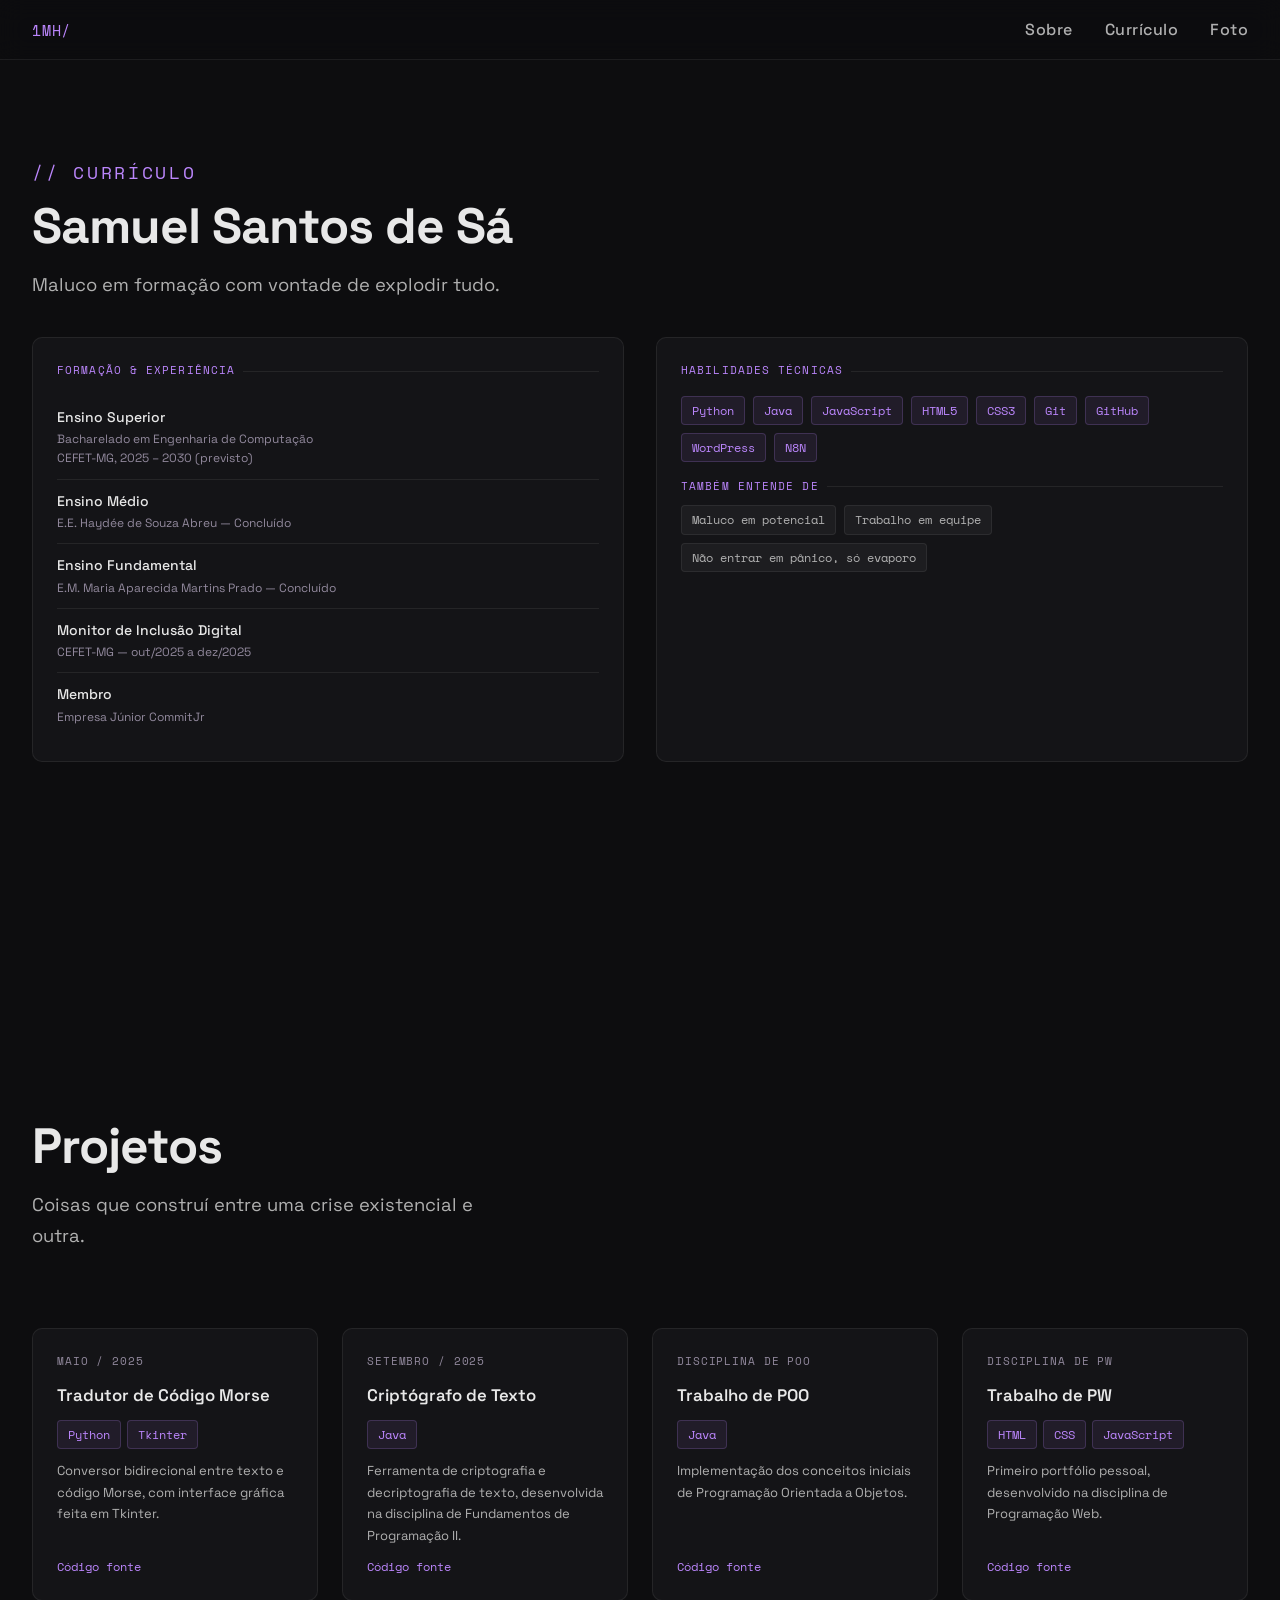
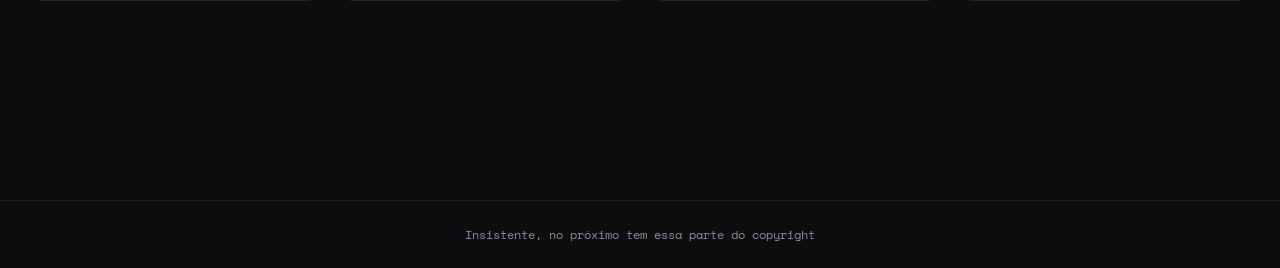
==== curriculo.html @ 2931509b "Correção final para a apresentação do MVP" ====
<!DOCTYPE html>
<html lang="pt-BR">

<head>
    <meta charset="UTF-8">
    <meta name="viewport" content="width=device-width, initial-scale=1.0">
    <meta name="description" content="Portfólio de Samuel Santos de Sá — 1 Mol de H2O">
    <title>1 Mol de H2O — Samuel Santos de Sá</title>

    <link rel="preconnect" href="https://fonts.googleapis.com">
    <link rel="preconnect" href="https://fonts.gstatic.com" crossorigin>
    <link
        href="https://fonts.googleapis.com/css2?family=Space+Grotesk:wght@400;500;600;700&family=Space+Mono:wght@400;700&display=swap"
        rel="stylesheet">
    <link rel="stylesheet" href="css/style.css">
</head>

<body>
    <nav>
        <a href="home.html" class="nav-logo">1MH/</a>
        <ul class="nav-links">
            <li><a href="sobre.html">Sobre</a></li>
            <li><a href="curriculo.html">Currículo</a></li>
            <li><a href="fotos.html">Foto</a></li>
        </ul>
    </nav>

    
    <section id="curriculo">
        <div class="secao-rotulo">// currículo</div>
        <h2 class="secao-titulo">Samuel Santos de Sá</h2>
        <p class="secao-subtitulo">
            Maluco em formação com vontade de explodir tudo.
        </p>

        <div class="curriculo-grade">
            <div class="curriculo-bloco">
                <div class="curriculo-bloco-titulo">formação &amp; experiência</div>
                <div class="curriculo-item">
                    <div class="curriculo-item-nome">Ensino Superior</div>
                    <div class="curriculo-item-detalhe">Bacharelado em Engenharia de Computação</div>
                    <div class="curriculo-item-detalhe">CEFET-MG, 2025 – 2030 (previsto)</div>
                </div>
                <div class="curriculo-item">
                    <div class="curriculo-item-nome">Ensino Médio</div>
                    <div class="curriculo-item-detalhe">E.E. Haydée de Souza Abreu — Concluído</div>
                </div>
                <div class="curriculo-item">
                    <div class="curriculo-item-nome">Ensino Fundamental</div>
                    <div class="curriculo-item-detalhe">E.M. Maria Aparecida Martins Prado — Concluído</div>
                </div>
                <div class="curriculo-item">
                    <div class="curriculo-item-nome">Monitor de Inclusão Digital</div>
                    <div class="curriculo-item-detalhe">CEFET-MG — out/2025 a dez/2025</div>
                </div>
                <div class="curriculo-item">
                    <div class="curriculo-item-nome">Membro</div>
                    <div class="curriculo-item-detalhe">Empresa Júnior CommitJr</div>
                </div>
            </div>

            <div class="curriculo-bloco">
                <div class="curriculo-bloco-titulo">habilidades técnicas</div>
                <div class="lista-etiquetas">
                    <span class="etiqueta">Python</span>
                    <span class="etiqueta">Java</span>
                    <span class="etiqueta">JavaScript</span>
                    <span class="etiqueta">HTML5</span>
                    <span class="etiqueta">CSS3</span>
                    <span class="etiqueta">Git</span>
                    <span class="etiqueta">GitHub</span>
                    <span class="etiqueta">WordPress</span>
                    <span class="etiqueta">N8N</span>
                </div>
                <div style="margin-top: 1rem;">
                    <div class="curriculo-bloco-titulo" style="margin-bottom: 0.6rem;">também entende de</div>
                    <div class="lista-etiquetas">
                        <span class="etiqueta cinza">Maluco em potencial</span>
                        <span class="etiqueta cinza">Trabalho em equipe</span>
                        <span class="etiqueta cinza">Não entrar em pânico, só evaporo</span>
                    </div>
                </div>
            </div>
        </div>
    </section>

    <section id="projetos">
        <h2 class="secao-titulo">Projetos</h2>

        <p class="secao-subtitulo">
            Coisas que construí entre uma crise existencial e outra.
        </p>

        <div class="projetos-grade">
            <div class="projeto-cartao">
                <div class="projeto-data">maio / 2025</div>
                <div class="projeto-titulo">Tradutor de Código Morse</div>
                <div class="projeto-etiquetas">
                    <span class="etiqueta">Python</span>
                    <span class="etiqueta">Tkinter</span>
                </div>
                <p class="projeto-descricao">
                    Conversor bidirecional entre texto e código Morse, com interface gráfica feita em Tkinter.
                </p>
                <a class="projeto-link" href="https://github.com/1Mol-de-H2O/codigoMorse" target="_blank"
                    rel="noopener">Código fonte</a>
            </div>

            <div class="projeto-cartao">
                <div class="projeto-data">setembro / 2025</div>
                <div class="projeto-titulo">Criptógrafo de Texto</div>
                <div class="projeto-etiquetas">
                    <span class="etiqueta">Java</span>
                </div>
                <p class="projeto-descricao">
                    Ferramenta de criptografia e decriptografia de texto, desenvolvida na disciplina de
                    Fundamentos de Programação II.
                </p>
                <a class="projeto-link" href="https://github.com/1Mol-de-H2O/Fundamentos-de-Programa-o-II"
                    target="_blank" rel="noopener">Código fonte</a>
            </div>

            <div class="projeto-cartao">
                <div class="projeto-data">disciplina de POO</div>
                <div class="projeto-titulo">Trabalho de POO</div>
                <div class="projeto-etiquetas">
                    <span class="etiqueta">Java</span>
                </div>
                <p class="projeto-descricao">
                    Implementação dos conceitos iniciais de Programação Orientada a Objetos.
                </p>
                <a class="projeto-link" href="https://github.com/1Mol-de-H2O/trab2POO" target="_blank"
                    rel="noopener">Código fonte</a>
            </div>

            <div class="projeto-cartao">
                <div class="projeto-data">disciplina de PW</div>
                <div class="projeto-titulo">Trabalho de PW</div>
                <div class="projeto-etiquetas">
                    <span class="etiqueta">HTML</span>
                    <span class="etiqueta">CSS</span>
                    <span class="etiqueta">JavaScript</span>
                </div>
                <p class="projeto-descricao">
                    Primeiro portfólio pessoal, desenvolvido na disciplina de Programação Web.
                </p>
                <a class="projeto-link" href="https://git.juninho.com.br/Samuel/portfolio" target="_blank"
                    rel="noopener">Código fonte</a>
            </div>
        </div>
    </section>

    <footer>
        Insistente, no próximo tem essa parte do copyright
    </footer>
</body>

</html>
---- css/style.css ----
:root {
    --cor-fundo: #0d0d0f;
    --cor-fundo-media: #141417;
    --cor-fundo-clara: #1a1a1f;
    --cor-destaque: #bb86fc;
    --cor-destaque-alt: #c18ffd;
    --cor-suave: #92899d;
    --cor-texto: #e8e8e8;
    --cor-texto-alt: #b0b0b0;
    --cor-borda: rgba(255, 255, 255, 0.07);
    --fonte-mono: 'Space Mono', monospace;
    --fonte-sans: 'Space Grotesk', sans-serif;
}

* {
    margin: 0;
    padding: 0;
    box-sizing: border-box;
}

html {
    scroll-behavior: smooth;
}

body {
    background: var(--cor-fundo);
    color: var(--cor-texto);
    font-family: var(--fonte-sans);
    line-height: 1.6;
    overflow-x: hidden;
}

nav {
    position: fixed;
    top: 0;
    left: 0;
    right: 0;
    z-index: 100;
    background: rgba(13, 13, 15, 0.92);
    backdrop-filter: blur(12px);
    border-bottom: 1px solid var(--cor-borda);
    padding: 0 2rem;
    height: 60px;
    display: flex;
    align-items: center;
    justify-content: space-between;
    gap: 1.5rem;
}

.nav-logo {
    font-family: var(--fonte-mono);
    font-size: 15px;
    color: var(--cor-destaque);
    letter-spacing: 0.05em;
    text-decoration: none;
    flex-shrink: 0;
}

.nav-links {
    display: flex;
    gap: 2rem;
    list-style: none;
}

.nav-links a {
    color: var(--cor-texto-alt);
    text-decoration: none;
    font-size: 16px;
    font-weight: 500;
    letter-spacing: 0.03em;
    transition: color 0.2s;
    white-space: nowrap;
}

.nav-links a:hover,
.nav-links a.ativo {
    color: var(--cor-destaque);
}

secao,
section {
    min-height: 100vh;
    padding: 100px 2rem 80px;
    max-width: 100%;
    margin: 0 auto;
    display: flex;
    flex-direction: column;
    justify-content: center;
}

.bloco {
    background: var(--cor-fundo-media);
    border: 1px solid var(--cor-borda);
    border-radius: 10px;
    padding: 1.5rem;
    width: 100%;
}

.bloco.destaque-borda:hover {
    border-color: rgba(187, 134, 252, 0.3);
}

.secao-caixa {
    background: var(--cor-fundo-media);
    border: 1px solid var(--cor-borda);
    border-radius: 14px;
    padding: 2.2rem 2.4rem;
    width: 100%;
}

#home {
    position: relative;
    overflow: hidden;
}

.capa-conteudo {
    margin-left: 100px;
}

.capa-titulo {
    font-size: clamp(2.8rem, 7vw, 5.5rem);
    font-weight: 700;
    line-height: 1.05;
    letter-spacing: -0.02em;
    margin-bottom: 1.5rem;
}

.capa-titulo .nome {
    color: var(--cor-texto);
}

.capa-titulo .apelido {
    color: var(--cor-destaque);
    font-family: var(--fonte-mono);
    font-size: 0.7em;
    display: block;
    margin-top: 0.2em;
}

.capa-descricao {
    font-size: 1.25rem;
    color: var(--cor-texto-alt);
    max-width: 650px;
    margin-bottom: 2.5rem;
    line-height: 1.75;
}

.capa-descricao strong {
    color: var(--cor-texto);
    font-weight: 500;
}

.capa-molécula {
    position: absolute;
    right: -80px;
    top: 73%;
    transform: translateY(-50%);
    opacity: 0.04;
    font-size: 22rem;
    font-family: var(--fonte-mono);
    font-weight: 700;
    pointer-events: none;
    user-select: none;
    line-height: 1;
}

.botao-primario {
    display: inline-flex;
    align-items: center;
    gap: 8px;
    background: var(--cor-destaque);
    color: #050f0b;
    font-family: var(--fonte-sans);
    font-weight: 700;
    font-size: 14px;
    letter-spacing: 0.03em;
    padding: 12px 24px;
    border-radius: 6px;
    text-decoration: none;
    transition: background 0.2s, transform 0.15s;
}

.botao-primario:hover {
    background: var(--cor-destaque-alt);
    transform: translateY(-1px);
}

.botao-contorno {
    display: inline-flex;
    align-items: center;
    gap: 8px;
    background: transparent;
    color: var(--cor-texto-alt);
    font-family: var(--fonte-sans);
    font-weight: 500;
    font-size: 14px;
    padding: 12px 24px;
    border: 1px solid var(--cor-borda);
    border-radius: 6px;
    text-decoration: none;
    transition: border-color 0.2s, color 0.2s;
}

.botao-contorno:hover {
    border-color: var(--cor-destaque);
    color: var(--cor-destaque);
}

.grupo-botoes {
    display: flex;
    gap: 1rem;
    flex-wrap: wrap;
}

.secao-rotulo {
    font-family: var(--fonte-mono);
    font-size: 18px;
    color: var(--cor-destaque);
    letter-spacing: 0.15em;
    text-transform: uppercase;
    margin-bottom: 0.75rem;
}

.secao-titulo {
    font-size: clamp(2rem, 4vw, 3.1rem);
    font-weight: 700;
    letter-spacing: -0.02em;
    line-height: 1.1;
    margin-bottom: 1rem;
}

.secao-subtitulo {
    color: var(--cor-texto-alt);
    font-size: 1.15rem;
    max-width: 480px;
    line-height: 1.7;
    margin-bottom: 3%;
}

.sobre-grade {
    display: flex;
    flex-direction: column;
    gap: 2rem;
    margin-top: 0;
}

.sobre-bloco {
    padding: 0;
}

.sobre-bloco+.sobre-bloco {
    padding-top: 2rem;
    border-top: 1px solid var(--cor-borda);
}

.sobre-bloco.largura-total {
    grid-column: unset;
}

.sobre-bloco-rotulo {
    font-family: var(--fonte-mono);
    font-size: 12px;
    color: var(--cor-destaque);
    text-transform: uppercase;
    letter-spacing: 0.12em;
    margin-bottom: 0.9rem;
    display: flex;
    align-items: center;
    gap: 8px;
}

.sobre-bloco-rotulo::after {
    content: '';
    flex: 1;
    height: 1px;
    background: var(--cor-borda);
}

.sobre-bloco p {
    font-size: 16px;
    color: var(--cor-texto-alt);
    line-height: 1.8;
}

.sobre-bloco p+p {
    margin-top: 0.8rem;
}

.galeria-item {
    background: var(--cor-fundo-clara);
    border: 1px solid var(--cor-borda);
    border-radius: 8px;
    overflow: hidden;
    position: relative;
    transition: border-color 0.2s;
}

.galeria-item:hover {
    border-color: rgba(187, 134, 252, 0.4);
}

.galeria-item img {
    width: 100%;
    height: 100%;
    object-fit: cover;
    display: block;
    transition: transform 0.4s ease;
}

.galeria-item:hover img {
    transform: scale(1.05);
}

.galeria-legenda {
    position: absolute;
    left: 0;
    right: 0;
    bottom: 0;
    padding: 10px 12px;
    font-family: var(--fonte-mono);
    font-size: 12px;
    color: var(--cor-texto);
    background: linear-gradient(to top, rgba(0, 0, 0, 0.75), transparent);
}

.galeria-grade-home {
    display: grid;
    grid-template-columns: 1fr 1fr 1fr;
    grid-template-rows: auto auto;
    gap: 10px;
    margin-top: 2.5rem;
}

.galeria-home-foto1 {
    grid-column: 1;
    grid-row: 1 / 3;
    aspect-ratio: 3 / 4;
    margin-top: 15%;
}

.galeria-home-foto2 {
    grid-column: 2 / 4;
    grid-row: 1;
    aspect-ratio: 21 / 9;
}

.galeria-home-foto3 {
    grid-column: 2;
    grid-row: 2;
    aspect-ratio: 4 / 3;
}

.galeria-home-texto {
    grid-column: 3;
    grid-row: 2;
    display: flex;
    align-items: center;
    padding: 0.5rem 0.2rem;
    font-size: 15px;
    line-height: 1.6;
    color: var(--cor-texto-alt);
}

.galeria-grade-fotos {
    display: grid;
    grid-template-columns: 1fr 1fr 1fr;
    grid-template-rows: auto auto auto;
    gap: 10px;
    margin-top: 2.5rem;
}

.galeria-fotos-foto4 {
    grid-column: 1;
    grid-row: 1;
    aspect-ratio: auto;
}

.galeria-fotos-foto5 {
    grid-column: 2;
    grid-row: 1;
    aspect-ratio: 1 / 1;
}

.galeria-fotos-foto6 {
    grid-column: 3;
    grid-row: 1 / 3;
    aspect-ratio: 3 / 4;
    margin-top: 25%;
}

.galeria-fotos-foto7 {
    grid-column: 1 / 3;
    grid-row: 2;
    aspect-ratio: 21 / 9;
}

.galeria-fotos-foto8 {
    grid-column: 1;
    grid-row: 3;
    aspect-ratio: auto;
}

.galeria-fotos-foto9 {
    grid-column: 2 / 4;
    grid-row: 3;
    aspect-ratio: auto;
}

.curriculo-grade {
    display: grid;
    grid-template-columns: 1fr 1fr;
    gap: 2rem;
}

.curriculo-bloco {
    background: var(--cor-fundo-media);
    border: 1px solid var(--cor-borda);
    border-radius: 10px;
    padding: 1.5rem;
}

.curriculo-bloco.largura-total {
    grid-column: 1 / -1;
}

.curriculo-bloco-titulo {
    font-family: var(--fonte-mono);
    font-size: 11px;
    color: var(--cor-destaque);
    text-transform: uppercase;
    letter-spacing: 0.1em;
    margin-bottom: 1rem;
    display: flex;
    align-items: center;
    gap: 8px;
}

.curriculo-bloco-titulo::after {
    content: '';
    flex: 1;
    height: 1px;
    background: var(--cor-borda);
}

.curriculo-item {
    padding: 10px 0;
    border-bottom: 1px solid var(--cor-borda);
}

.curriculo-item:last-child {
    border-bottom: none;
}

.curriculo-item-nome {
    font-weight: 500;
    font-size: 14px;
    margin-bottom: 2px;
}

.curriculo-item-detalhe {
    font-size: 12px;
    color: var(--cor-suave);
}

.curriculo-item-detalhe a {
    color: var(--cor-destaque);
    text-decoration: none;
}

.curriculo-item-detalhe a:hover {
    text-decoration: underline;
}

.lista-etiquetas {
    display: flex;
    flex-wrap: wrap;
    gap: 8px;
    margin-top: 0.5rem;
}

.etiqueta {
    font-family: var(--fonte-mono);
    font-size: 12px;
    padding: 4px 10px;
    border-radius: 4px;
    background: rgba(187, 134, 252, 0.08);
    color: var(--cor-destaque);
    border: 1px solid rgba(187, 134, 252, 0.2);
}

.etiqueta.cinza {
    background: rgba(255, 255, 255, 0.04);
    color: var(--cor-texto-alt);
    border-color: var(--cor-borda);
}

.projetos-grade {
    display: grid;
    grid-template-columns: repeat(auto-fit, minmax(250px, 1fr));
    gap: 1.5rem;
    margin-top: 2.5rem;
}

.projeto-cartao {
    background: var(--cor-fundo-media);
    border: 1px solid var(--cor-borda);
    border-radius: 10px;
    padding: 1.5rem;
    display: flex;
    flex-direction: column;
    gap: 0.7rem;
    transition: border-color 0.2s, transform 0.15s;
}

.projeto-cartao:hover {
    border-color: rgba(187, 134, 252, 0.3);
    transform: translateY(-2px);
}

.projeto-data {
    font-family: var(--fonte-mono);
    font-size: 11px;
    color: var(--cor-suave);
    text-transform: uppercase;
    letter-spacing: 0.08em;
}

.projeto-titulo {
    font-weight: 600;
    font-size: 1.05rem;
}

.projeto-etiquetas {
    display: flex;
    flex-wrap: wrap;
    gap: 6px;
}

.projeto-descricao {
    font-size: 13px;
    color: var(--cor-texto-alt);
    line-height: 1.65;
    flex: 1;
}

.projeto-link {
    font-family: var(--fonte-mono);
    font-size: 12px;
    color: var(--cor-destaque);
    text-decoration: none;
}

.projeto-link:hover {
    color: var(--cor-destaque-alt);
    text-decoration: underline;
}

.projeto-link.desabilitado {
    color: var(--cor-suave);
    cursor: default;
}

footer {
    text-align: center;
    padding: 1.5rem 2rem;
    font-family: var(--fonte-mono);
    font-size: 12px;
    color: var(--cor-suave);
    border-top: 1px solid var(--cor-borda);
}

@media (max-width: 900px) {

    .galeria-grade-home,
    .galeria-grade-fotos {
        grid-template-columns: 1fr 1fr;
    }

    .galeria-home-foto1 {
        grid-column: 1 / -1;
        grid-row: auto;
        aspect-ratio: 16/7;
    }

    .galeria-home-foto2 {
        grid-column: 1 / -1;
        grid-row: auto;
    }

    .galeria-home-foto3 {
        grid-column: 1;
        grid-row: auto;
    }

    .galeria-home-texto {
        grid-column: 2;
        grid-row: auto;
    }

    .galeria-fotos-foto4 {
        grid-column: 1;
        grid-row: auto;
    }

    .galeria-fotos-foto5 {
        grid-column: 2;
        grid-row: auto;
    }

    .galeria-fotos-foto6 {
        grid-column: 1 / -1;
        grid-row: auto;
        aspect-ratio: auto ;
        margin-top: 0%;
    }

    .galeria-fotos-foto7 {
        grid-column: 1 / -1;
        grid-row: auto;
    }

    /* .galeria-fotos-foto8 {
        grid-column: 1;
        grid-row: auto;
    } */

    .galeria-fotos-foto9 {
        grid-column: 2;
        grid-row: auto;
    }
}

@media (max-width: 680px) {
    nav {
        padding: 0 1.2rem;
        gap: 1rem;
    }

    .nav-links {
        flex: 1;
        min-width: 0;
        gap: 1.2rem;
        overflow-x: auto;
        scrollbar-width: none;
        justify-content: flex-start;
    }

    .nav-links::-webkit-scrollbar {
        display: none;
    }

    .nav-links a {
        font-size: 13px;
    }

    section {
        padding: 90px 1.2rem 60px;
    }

    .capa-conteudo {
        margin-left: 0;
    }

    .curriculo-grade {
        grid-template-columns: 1fr;
    }

    .galeria-grade-home,
    .galeria-grade-fotos {
        grid-template-columns: 1fr;
    }

    .galeria-grade-home>*,
    .galeria-grade-fotos>* {
        grid-column: 1 !important;
        grid-row: auto !important;
        aspect-ratio: 4/3 !important;
    }

    .projetos-grade {
        grid-template-columns: 1fr;
    }

    .secao-caixa {
        padding: 1.6rem 1.4rem;
    }

    .capa-molécula {
        display: none;
    }
}
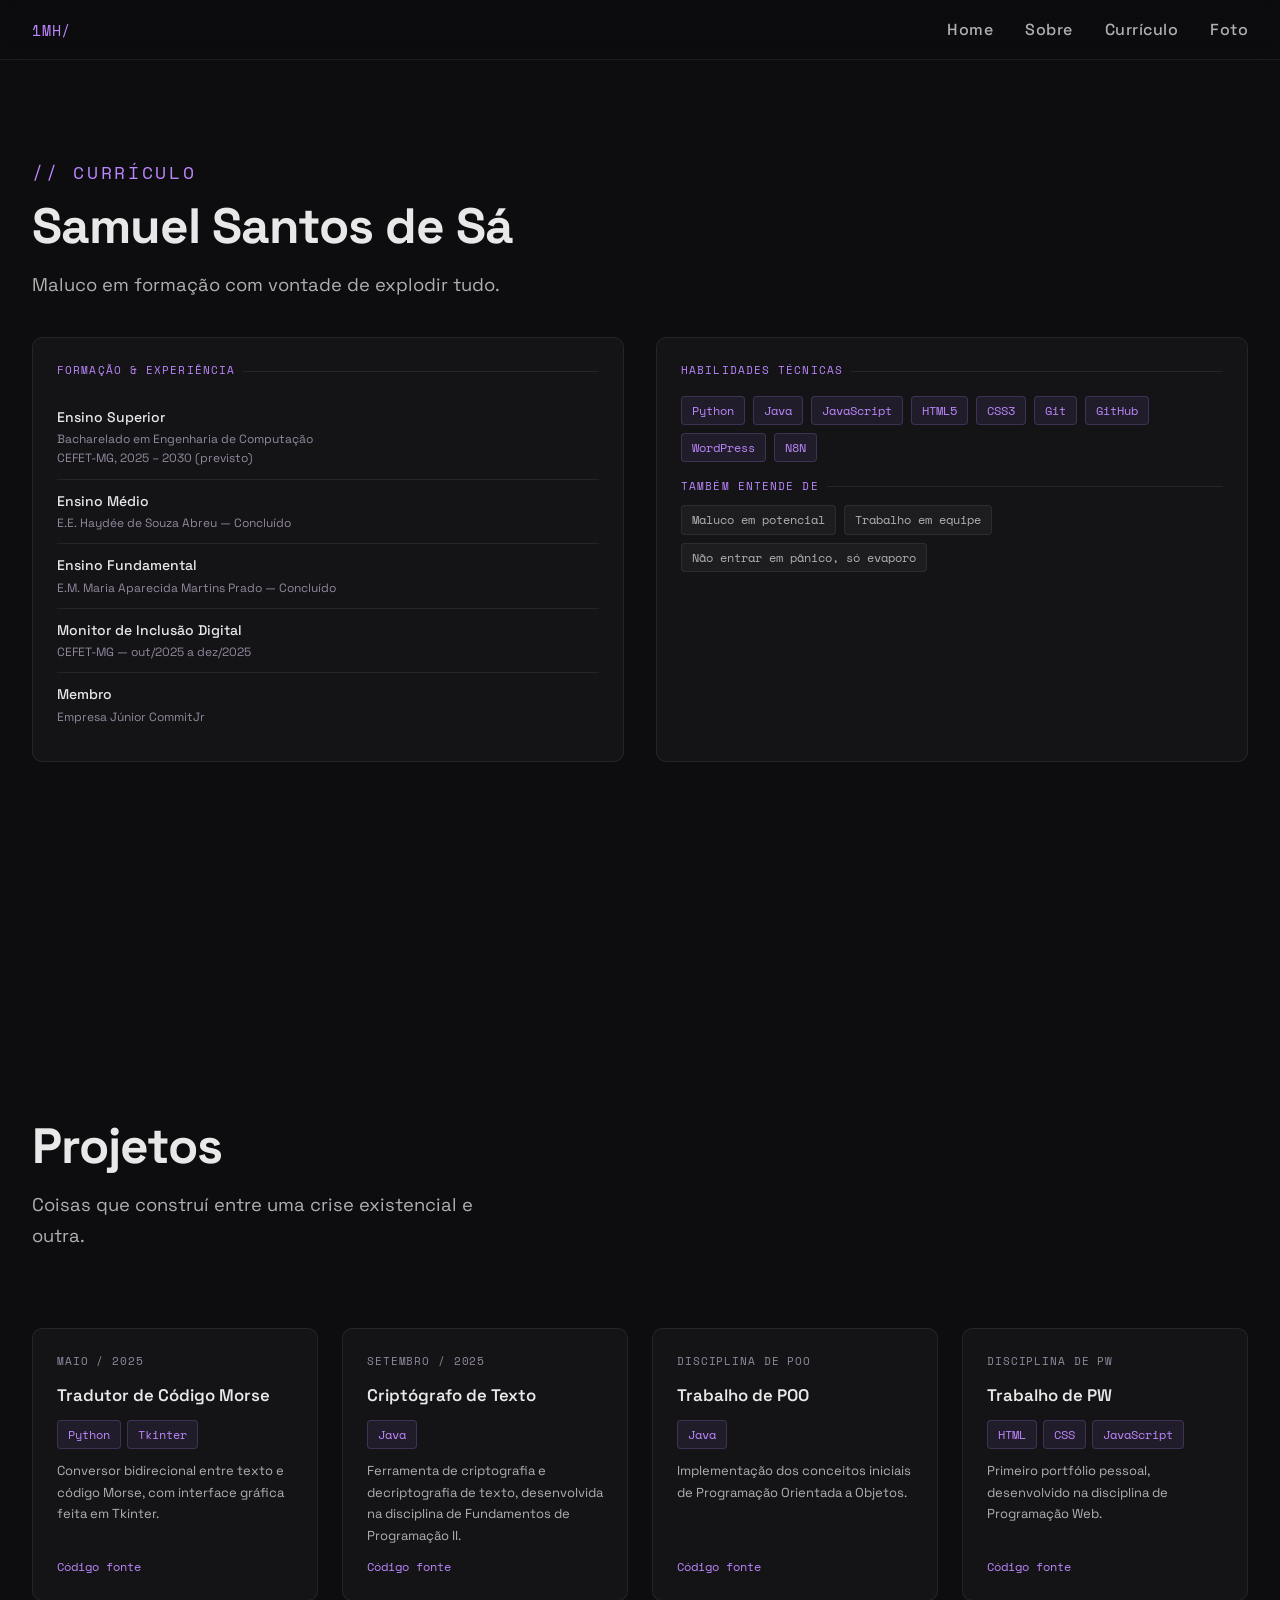
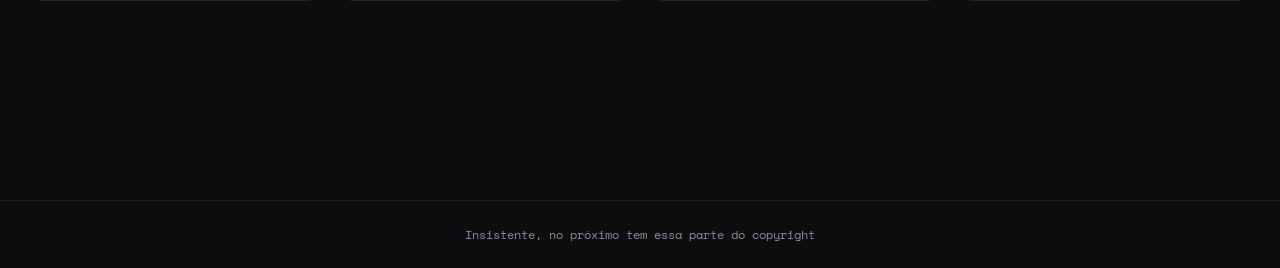
==== commit 58f648cf: "algumas correções" ====
--- a/curriculo.html
+++ b/curriculo.html
@@ -16,9 +16,10 @@
 </head>
 
 <body>
-    <nav>
-        <a href="home.html" class="nav-logo">1MH/</a>
+        <nav>
+        <a href="index.html" class="nav-logo">1MH/</a>
         <ul class="nav-links">
+            <li><a href="index.html">Home</a></li>
             <li><a href="sobre.html">Sobre</a></li>
             <li><a href="curriculo.html">Currículo</a></li>
             <li><a href="fotos.html">Foto</a></li>
